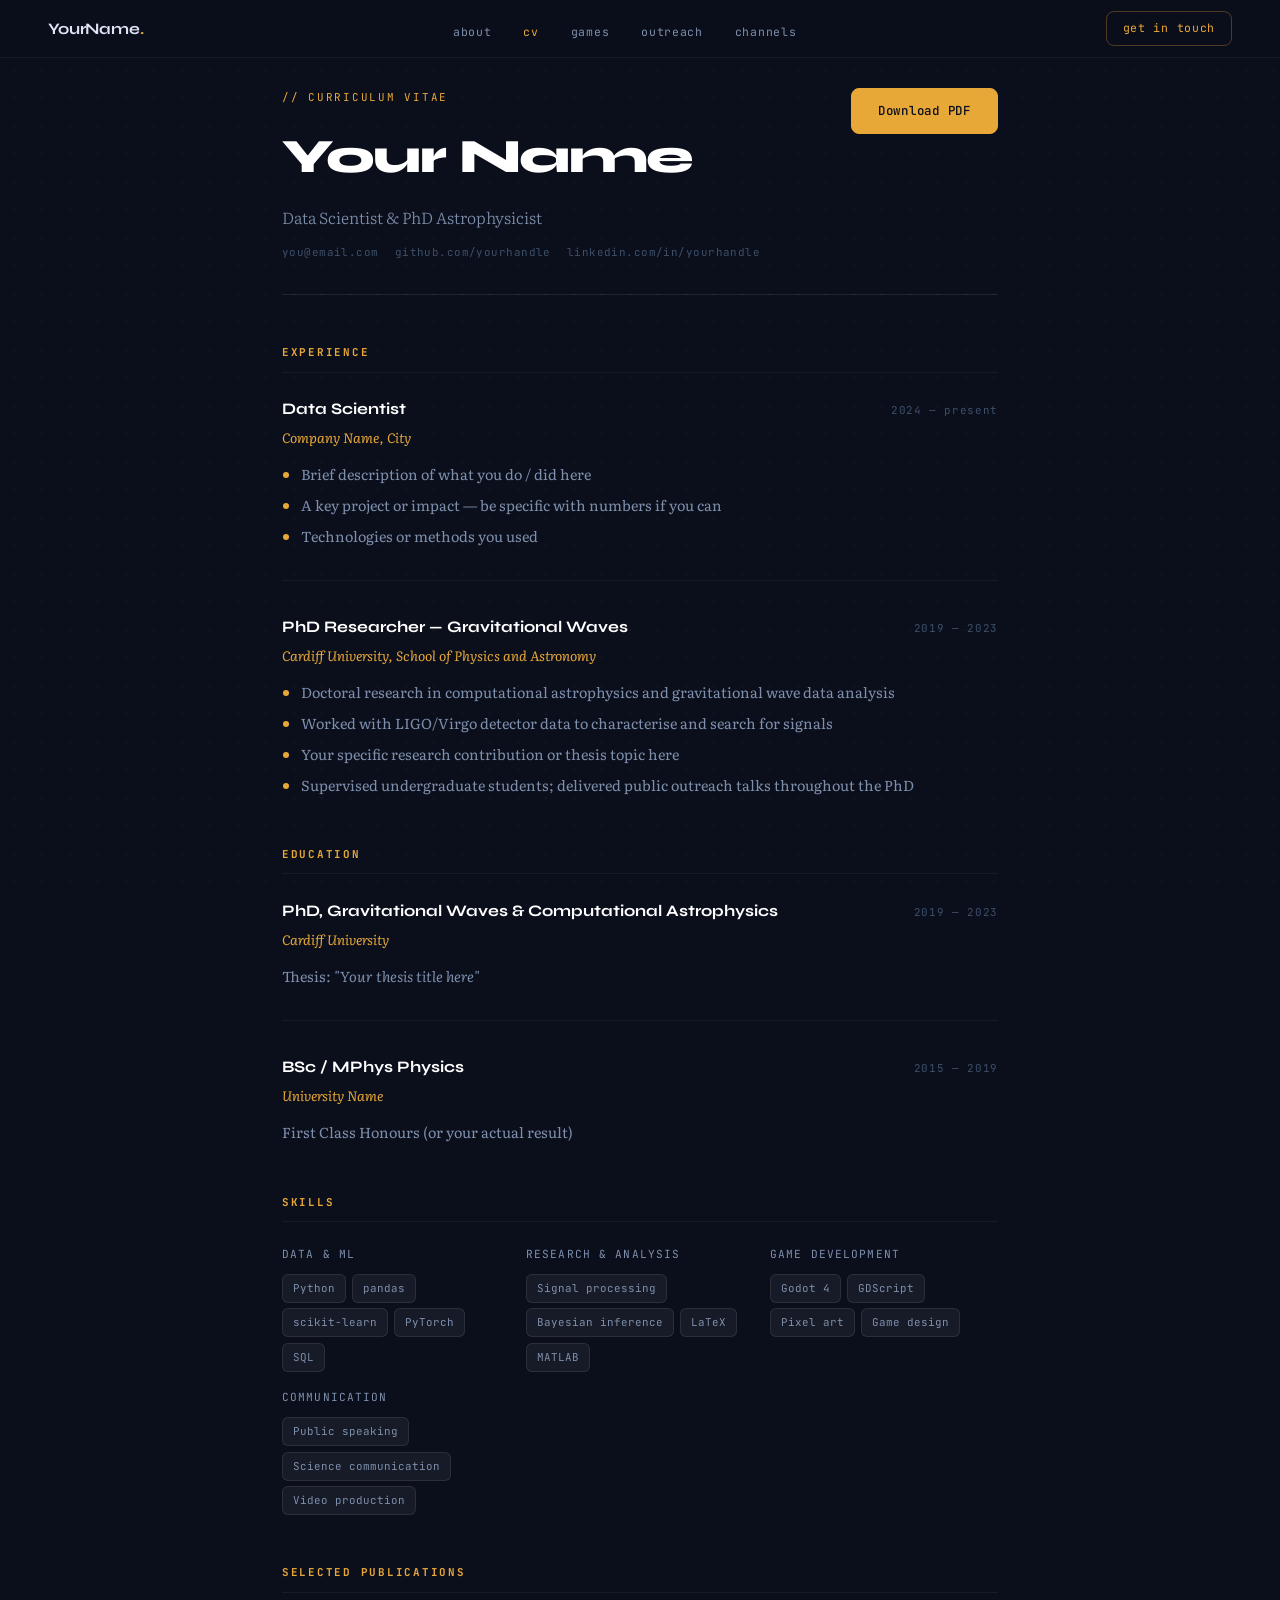
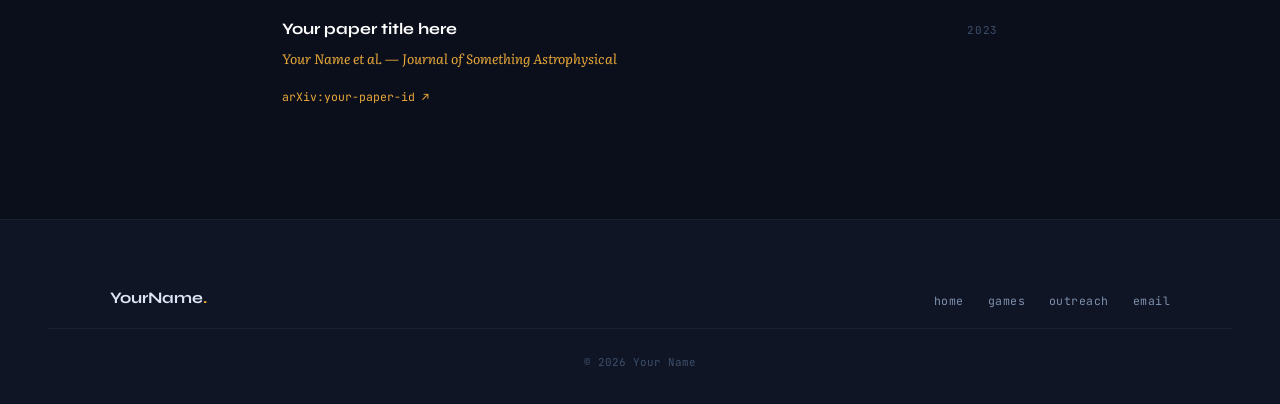
==== cv/index.html @ c3ba3073 "First draft with claude code" ====
<!DOCTYPE html>
<html lang="en">
<head>
  <meta charset="UTF-8" />
  <meta name="viewport" content="width=device-width, initial-scale=1.0" />

  <!--
    ============================================================
    PAGE: CV  (cv/index.html)
    ============================================================
    This page is primarily for potential employers and
    professional contacts. It contains:

    SECTIONS IN THIS FILE
    ─────────────────────
    1.  Page header with download button
    2.  Experience timeline
    3.  Education
    4.  Skills
    5.  Selected publications / outputs (optional)

    HOW TO EDIT
    ───────────
    Each job, degree, or skill is clearly labelled in the HTML.
    Search for "↓ Edit" to find every placeholder.
    ============================================================
  -->

  <title>CV — Your Name</title>
  <meta name="description" content="CV of Your Name — data scientist and astrophysicist. PhD in gravitational waves, Cardiff University." />

  <link rel="preconnect" href="https://fonts.googleapis.com" />
  <link rel="preconnect" href="https://fonts.gstatic.com" crossorigin />
  <link href="https://fonts.googleapis.com/css2?family=Syne:wght@600;700;800&family=Literata:ital,wght@0,300;0,400;0,500;1,300;1,400&family=JetBrains+Mono:wght@400;500&display=swap" rel="stylesheet" />

  <!-- Shared styles (colours, nav, footer, buttons) -->
  <link rel="stylesheet" href="../style.css" />

  <style>
    /* ── CV page-specific styles ────────────────────────── */

    .cv-wrap {
      max-width: 780px;
      margin: 0 auto;
      padding: 5.5rem clamp(1.25rem, 5vw, 2rem) 4rem;
    }

    /* Page header — name, title, download button */
    .cv-header {
      display: flex;
      align-items: flex-start;
      justify-content: space-between;
      gap: 2rem;
      margin-bottom: 3rem;
      padding-bottom: 2rem;
      border-bottom: 1px solid var(--navy-mid);
      flex-wrap: wrap;
    }

    .cv-header-left {}

    .cv-page-label {
      font-family: var(--font-mono);
      font-size: 0.68rem;
      letter-spacing: 0.16em;
      text-transform: uppercase;
      color: var(--gold);
      margin-bottom: 0.5rem;
    }

    .cv-name {
      font-family: var(--font-head);
      font-size: clamp(2rem, 5vw, 3rem);
      font-weight: 800;
      color: #fff;
      letter-spacing: -0.03em;
      margin-bottom: 0.25rem;
    }

    .cv-title {
      font-size: 1rem;
      color: var(--text2);
      font-weight: 300;
    }

    .cv-contacts {
      display: flex;
      gap: 1rem;
      flex-wrap: wrap;
      margin-top: 0.75rem;
    }
    .cv-contact-link {
      font-family: var(--font-mono);
      font-size: 0.68rem;
      color: var(--text3);
      letter-spacing: 0.04em;
      transition: color 0.2s;
    }
    .cv-contact-link:hover { color: var(--gold); }

    /* ── Section headings within CV ──────────────────── */

    .cv-section {
      margin-bottom: 3rem;
    }

    .cv-section-heading {
      font-family: var(--font-mono);
      font-size: 0.68rem;
      letter-spacing: 0.16em;
      text-transform: uppercase;
      color: var(--gold);
      margin-bottom: 1.4rem;
      padding-bottom: 0.6rem;
      border-bottom: 1px solid var(--navy-dim);
    }

    /* ── Timeline entries (experience & education) ─── */
    /*
      Each entry uses .cv-entry. The structure is:
        .cv-entry-header  — title + date side by side
        .cv-entry-org     — company or institution name
        .cv-entry-body    — bullet points or paragraph
    */

    .cv-entry {
      margin-bottom: 2rem;
      padding-bottom: 2rem;
      border-bottom: 1px solid var(--navy-dim);
    }
    .cv-entry:last-child {
      border-bottom: none;
      margin-bottom: 0;
      padding-bottom: 0;
    }

    .cv-entry-header {
      display: flex;
      align-items: baseline;
      justify-content: space-between;
      gap: 1rem;
      margin-bottom: 0.2rem;
      flex-wrap: wrap;
    }

    .cv-entry-title {
      font-family: var(--font-head);
      font-size: 1rem;
      font-weight: 700;
      color: #fff;
    }

    .cv-entry-date {
      font-family: var(--font-mono);
      font-size: 0.68rem;
      color: var(--text3);
      letter-spacing: 0.06em;
      white-space: nowrap;
    }

    .cv-entry-org {
      font-size: 0.85rem;
      color: var(--gold);
      margin-bottom: 0.7rem;
      font-style: italic;
    }

    .cv-entry-body {
      color: var(--text2);
      font-size: 0.9rem;
      line-height: 1.75;
    }

    .cv-entry-body ul {
      padding-left: 1.2rem;
      display: flex;
      flex-direction: column;
      gap: 0.35rem;
    }

    .cv-entry-body li::marker {
      color: var(--gold);
    }

    /* ── Skills grid ──────────────────────────────────── */

    .skills-grid {
      display: grid;
      grid-template-columns: repeat(auto-fill, minmax(200px, 1fr));
      gap: 1rem;
    }

    .skill-group {}

    .skill-group-title {
      font-family: var(--font-mono);
      font-size: 0.7rem;
      letter-spacing: 0.1em;
      text-transform: uppercase;
      color: var(--text2);
      margin-bottom: 0.6rem;
    }

    .skill-tags {
      display: flex;
      flex-wrap: wrap;
      gap: 0.35rem;
    }

    .skill-tag {
      font-family: var(--font-mono);
      font-size: 0.68rem;
      padding: 4px 10px;
      border-radius: 6px;
      background: var(--navy-dim);
      border: 1px solid var(--navy-mid);
      color: var(--text2);
    }

  </style>
</head>
<body>

  <!-- Navigation (same on every page) -->
  <nav>
    <a href="../index.html" class="nav-logo">YourName<span class="dot">.</span></a>
    <ul class="nav-links">
      <li><a href="../index.html#about">about</a></li>
      <li><a href="../cv/index.html" class="active">cv</a></li>
      <li><a href="../games/index.html">games</a></li>
      <li><a href="../outreach/index.html">outreach</a></li>
      <li><a href="../index.html#channels">channels</a></li>
    </ul>
    <a href="mailto:you@email.com" class="nav-contact">get in touch</a>
    <div class="nav-hamburger" id="hamburger">
      <span></span><span></span><span></span>
    </div>
  </nav>

  <main class="cv-wrap">

    <!-- ── Page header ──────────────────────────────────── -->
    <div class="cv-header reveal">
      <div class="cv-header-left">
        <p class="cv-page-label">// curriculum vitae</p>

        <!-- ↓ Edit your name and title -->
        <h1 class="cv-name">Your Name</h1>
        <p class="cv-title">Data Scientist &amp; PhD Astrophysicist</p>

        <!-- ↓ Edit your contact details -->
        <div class="cv-contacts">
          <a href="mailto:you@email.com" class="cv-contact-link">you@email.com</a>
          <a href="https://github.com/yourhandle" target="_blank" rel="noopener" class="cv-contact-link">github.com/yourhandle</a>
          <a href="https://linkedin.com/in/yourhandle" target="_blank" rel="noopener" class="cv-contact-link">linkedin.com/in/yourhandle</a>
        </div>
      </div>

      <!--
        Download button — link this to a PDF of your CV.
        To add the PDF: put your-cv.pdf in the cv/ folder and
        update the href below to "your-cv.pdf".
      -->
      <a href="your-cv.pdf" download class="btn-primary">Download PDF</a>
    </div>


    <!-- ── Experience ─────────────────────────────────────
      Copy a .cv-entry block to add a new job.
      ─────────────────────────────────────────────────── -->
    <div class="cv-section reveal" style="--delay: 0.05s">
      <h2 class="cv-section-heading">Experience</h2>

      <!-- ↓ Edit: most recent job first -->
      <div class="cv-entry">
        <div class="cv-entry-header">
          <span class="cv-entry-title">Data Scientist</span>
          <!-- ↓ Edit dates -->
          <span class="cv-entry-date">2024 — present</span>
        </div>
        <!-- ↓ Edit company name -->
        <div class="cv-entry-org">Company Name, City</div>
        <div class="cv-entry-body">
          <!-- ↓ Replace with your actual bullet points -->
          <ul>
            <li>Brief description of what you do / did here</li>
            <li>A key project or impact — be specific with numbers if you can</li>
            <li>Technologies or methods you used</li>
          </ul>
        </div>
      </div>

      <!-- ↓ Add more jobs by copying the block above -->
      <div class="cv-entry">
        <div class="cv-entry-header">
          <span class="cv-entry-title">PhD Researcher — Gravitational Waves</span>
          <span class="cv-entry-date">2019 — 2023</span>
        </div>
        <div class="cv-entry-org">Cardiff University, School of Physics and Astronomy</div>
        <div class="cv-entry-body">
          <ul>
            <li>Doctoral research in computational astrophysics and gravitational wave data analysis</li>
            <li>Worked with LIGO/Virgo detector data to characterise and search for signals</li>
            <!-- ↓ Add your specific contributions -->
            <li>Your specific research contribution or thesis topic here</li>
            <li>Supervised undergraduate students; delivered public outreach talks throughout the PhD</li>
          </ul>
        </div>
      </div>

    </div>


    <!-- ── Education ──────────────────────────────────────
      Same pattern as experience — copy .cv-entry to add more.
      ─────────────────────────────────────────────────── -->
    <div class="cv-section reveal" style="--delay: 0.1s">
      <h2 class="cv-section-heading">Education</h2>

      <div class="cv-entry">
        <div class="cv-entry-header">
          <span class="cv-entry-title">PhD, Gravitational Waves &amp; Computational Astrophysics</span>
          <span class="cv-entry-date">2019 — 2023</span>
        </div>
        <div class="cv-entry-org">Cardiff University</div>
        <div class="cv-entry-body">
          <!-- ↓ Edit your thesis title -->
          <p>Thesis: <em>"Your thesis title here"</em></p>
        </div>
      </div>

      <!-- ↓ Edit your undergraduate degree -->
      <div class="cv-entry">
        <div class="cv-entry-header">
          <span class="cv-entry-title">BSc / MPhys Physics</span>
          <!-- ↓ Edit dates -->
          <span class="cv-entry-date">2015 — 2019</span>
        </div>
        <!-- ↓ Edit university -->
        <div class="cv-entry-org">University Name</div>
        <div class="cv-entry-body">
          <!-- ↓ Edit classification if you want to include it -->
          <p>First Class Honours (or your actual result)</p>
        </div>
      </div>

    </div>


    <!-- ── Skills ─────────────────────────────────────────
      Group your skills however makes sense for you.
      Add a new group by copying a .skill-group block.
      ─────────────────────────────────────────────────── -->
    <div class="cv-section reveal" style="--delay: 0.15s">
      <h2 class="cv-section-heading">Skills</h2>

      <div class="skills-grid">

        <!-- ↓ Edit these skill groups and tags -->
        <div class="skill-group">
          <div class="skill-group-title">Data & ML</div>
          <div class="skill-tags">
            <span class="skill-tag">Python</span>
            <span class="skill-tag">pandas</span>
            <span class="skill-tag">scikit-learn</span>
            <span class="skill-tag">PyTorch</span>
            <span class="skill-tag">SQL</span>
          </div>
        </div>

        <div class="skill-group">
          <div class="skill-group-title">Research & Analysis</div>
          <div class="skill-tags">
            <span class="skill-tag">Signal processing</span>
            <span class="skill-tag">Bayesian inference</span>
            <span class="skill-tag">LaTeX</span>
            <span class="skill-tag">MATLAB</span>
          </div>
        </div>

        <div class="skill-group">
          <div class="skill-group-title">Game Development</div>
          <div class="skill-tags">
            <span class="skill-tag">Godot 4</span>
            <span class="skill-tag">GDScript</span>
            <span class="skill-tag">Pixel art</span>
            <span class="skill-tag">Game design</span>
          </div>
        </div>

        <div class="skill-group">
          <div class="skill-group-title">Communication</div>
          <div class="skill-tags">
            <span class="skill-tag">Public speaking</span>
            <span class="skill-tag">Science communication</span>
            <span class="skill-tag">Video production</span>
          </div>
        </div>

      </div>
    </div>


    <!-- ── Publications (optional) ────────────────────────
      If you have papers, list them here.
      If not, you can delete this whole section.
      ─────────────────────────────────────────────────── -->
    <div class="cv-section reveal" style="--delay: 0.2s">
      <h2 class="cv-section-heading">Selected publications</h2>

      <!-- ↓ Copy this .cv-entry for each paper -->
      <div class="cv-entry">
        <div class="cv-entry-header">
          <!-- ↓ Edit paper title -->
          <span class="cv-entry-title">Your paper title here</span>
          <!-- ↓ Edit year -->
          <span class="cv-entry-date">2023</span>
        </div>
        <div class="cv-entry-org">
          <!-- ↓ Edit: Your Name et al., Journal Name -->
          Your Name et al. — <em>Journal of Something Astrophysical</em>
        </div>
        <div class="cv-entry-body">
          <!-- ↓ Edit: add a DOI or arXiv link if you have one -->
          <a href="https://arxiv.org/abs/yourpaperid" target="_blank" rel="noopener"
             style="font-family: var(--font-mono); font-size: 0.72rem; color: var(--gold);">
            arXiv:your-paper-id ↗
          </a>
        </div>
      </div>

    </div>

  </main>


  <!-- Footer -->
  <footer>
    <div class="footer-inner">
      <span class="footer-logo">YourName<span class="dot">.</span></span>
      <ul class="footer-links">
        <li><a href="../index.html">home</a></li>
        <li><a href="../games/index.html">games</a></li>
        <li><a href="../outreach/index.html">outreach</a></li>
        <li><a href="mailto:you@email.com">email</a></li>
      </ul>
    </div>
    <p class="footer-copy">© 2026 Your Name</p>
  </footer>

  <script>
    // Scroll reveal
    const observer = new IntersectionObserver(
      entries => entries.forEach(e => {
        if (e.isIntersecting) { e.target.classList.add('visible'); observer.unobserve(e.target); }
      }),
      { threshold: 0.1 }
    );
    document.querySelectorAll('.reveal').forEach(el => observer.observe(el));

    // Mobile nav
    document.getElementById('hamburger').addEventListener('click', () => {
      const links = document.querySelector('.nav-links');
      const open = links.style.display === 'flex';
      links.style.cssText = open ? '' :
        'display:flex;flex-direction:column;position:absolute;top:58px;left:0;right:0;' +
        'background:rgba(11,15,28,0.97);padding:1.25rem 1.5rem 1.5rem;gap:1rem;' +
        'border-bottom:1px solid rgba(255,255,255,0.06)';
    });
  </script>

</body>
</html>
---- style.css ----
/*
  ============================================================
  style.css  —  Shared styles for all pages
  ============================================================

  TABLE OF CONTENTS
  -----------------
  1.  Design tokens (colours, fonts, spacing)
  2.  Reset & base
  3.  Navigation
  4.  Buttons
  5.  Section shared helpers
  6.  Footer
  7.  Scroll-reveal animation
  8.  Responsive overrides

  HOW COLOURS WORK
  ----------------
  All colours are defined as CSS variables at the top of this
  file under ":root". If you want to tweak any colour across
  the whole site, you only need to change it in ONE place here.

  The palette:
    --bg          darkest background (page base)
    --bg2         slightly lighter (alternating sections)
    --surface     card / panel backgrounds
    --navy        mid-tone navy (borders, dividers)
    --gold        the amber/gold accent — used sparingly
    --text        primary body text (off-white)
    --text2       secondary / muted text

  ============================================================
*/


/* ============================================================
   1. DESIGN TOKENS
   ============================================================ */

:root {
  /* --- Backgrounds --- */
  --bg:        #0b0f1c;   /* deepest navy — page background */
  --bg2:       #0f1525;   /* slightly lighter — alternating sections */
  --surface:   #151d35;   /* card / panel surfaces */
  --surface2:  #1c2640;   /* hovered or elevated cards */

  /* --- Navy scale (borders, dividers, subtle elements) --- */
  --navy-dim:  rgba(255, 255, 255, 0.05);
  --navy-mid:  rgba(255, 255, 255, 0.09);
  --navy-hi:   rgba(255, 255, 255, 0.16);

  /* --- Gold accent --- */
  --gold:      #e8a838;   /* main accent — headings, highlights, tags */
  --gold-dim:  rgba(232, 168, 56, 0.12);
  --gold-border: rgba(232, 168, 56, 0.30);

  /* --- Platform colours (used in channel cards only) --- */
  --twitch:    #9146FF;
  --twitch-dim:rgba(145, 70, 255, 0.10);
  --yt:        #e05535;
  --yt-dim:    rgba(224, 85, 53, 0.10);

  /* --- Text --- */
  --text:      #dce4f5;   /* primary text */
  --text2:     #7e8fac;   /* muted / secondary text */
  --text3:     #3d4f6a;   /* very muted — hints, placeholders */

  /* --- Spacing & shape --- */
  --radius:    8px;
  --radius-lg: 14px;
  --max-w:     1060px;    /* max content width */

  /* --- Fonts --- */
  --font-head: 'Syne', sans-serif;       /* headings — geometric, distinctive */
  --font-body: 'Literata', serif;        /* body — warm, readable, slightly editorial */
  --font-mono: 'JetBrains Mono', monospace; /* code, labels, tags */
}


/* ============================================================
   2. RESET & BASE
   ============================================================ */

*, *::before, *::after {
  box-sizing: border-box;
  margin: 0;
  padding: 0;
}

html {
  scroll-behavior: smooth;
  font-size: 16px;
}

body {
  background-color: var(--bg);
  color: var(--text);
  font-family: var(--font-body);
  font-size: 1rem;
  line-height: 1.75;
  -webkit-font-smoothing: antialiased;
}

/* Subtle dot-grid background texture — the "data aesthetic" */
body::before {
  content: '';
  position: fixed;
  inset: 0;
  z-index: 0;
  background-image: radial-gradient(circle, rgba(255,255,255,0.035) 1px, transparent 1px);
  background-size: 28px 28px;
  pointer-events: none;
}

/* All page content sits above the dot grid */
nav, main, footer, .page-wrap {
  position: relative;
  z-index: 1;
}

a {
  color: inherit;
  text-decoration: none;
}

img {
  display: block;
  max-width: 100%;
}

/* Scrollbar — subtle, matches the theme */
::-webkit-scrollbar { width: 6px; }
::-webkit-scrollbar-track { background: var(--bg); }
::-webkit-scrollbar-thumb { background: var(--surface2); border-radius: 3px; }


/* ============================================================
   3. NAVIGATION
   ============================================================ */

/*
  The nav is fixed to the top so it stays visible as you scroll.
  backdrop-filter gives the frosted-glass effect over content below.
*/

nav {
  position: fixed;
  top: 0; left: 0; right: 0;
  height: 58px;
  display: flex;
  align-items: center;
  justify-content: space-between;
  padding: 0 clamp(1.25rem, 5vw, 3rem);
  background: rgba(11, 15, 28, 0.85);
  backdrop-filter: blur(16px);
  -webkit-backdrop-filter: blur(16px);
  border-bottom: 1px solid var(--navy-dim);
  z-index: 200;
}

/* Logo / site name — change "YourName" in the HTML */
.nav-logo {
  font-family: var(--font-head);
  font-size: 1rem;
  font-weight: 700;
  letter-spacing: -0.01em;
  color: var(--text);
}
.nav-logo .dot { color: var(--gold); }

/* Desktop nav links */
.nav-links {
  display: flex;
  gap: 2rem;
  list-style: none;
}
.nav-links a {
  font-family: var(--font-mono);
  font-size: 0.72rem;
  letter-spacing: 0.06em;
  color: var(--text2);
  text-transform: lowercase;
  transition: color 0.2s;
}
.nav-links a:hover,
.nav-links a.active { color: var(--gold); }

/* "Get in touch" button in the nav */
.nav-contact {
  font-family: var(--font-mono);
  font-size: 0.72rem;
  letter-spacing: 0.06em;
  color: var(--gold);
  border: 1px solid var(--gold-border);
  padding: 6px 16px;
  border-radius: var(--radius);
  transition: background 0.2s, color 0.2s;
}
.nav-contact:hover {
  background: var(--gold-dim);
}

/* Mobile hamburger — hidden on desktop */
.nav-hamburger {
  display: none;
  flex-direction: column;
  gap: 5px;
  cursor: pointer;
  padding: 4px;
}
.nav-hamburger span {
  display: block;
  width: 20px;
  height: 1.5px;
  background: var(--text2);
  border-radius: 2px;
  transition: 0.3s;
}


/* ============================================================
   4. BUTTONS
   ============================================================ */

/*
  Two button styles used across the site:
    .btn-primary  — filled gold, for the main call-to-action
    .btn-outline  — bordered, for secondary actions
*/

.btn-primary,
.btn-outline {
  display: inline-block;
  font-family: var(--font-mono);
  font-size: 0.78rem;
  font-weight: 500;
  letter-spacing: 0.06em;
  padding: 11px 26px;
  border-radius: var(--radius);
  cursor: pointer;
  transition: transform 0.15s, box-shadow 0.2s, background 0.2s, border-color 0.2s;
  white-space: nowrap;
}

.btn-primary {
  background: var(--gold);
  color: var(--bg);
  border: 1px solid var(--gold);
}
.btn-primary:hover {
  transform: translateY(-2px);
  box-shadow: 0 6px 20px rgba(232, 168, 56, 0.30);
}

.btn-outline {
  background: transparent;
  color: var(--text);
  border: 1px solid var(--navy-hi);
}
.btn-outline:hover {
  border-color: var(--gold-border);
  color: var(--gold);
  transform: translateY(-2px);
}


/* ============================================================
   5. SECTION SHARED HELPERS
   ============================================================ */

/*
  .section-wrap  — standard section padding + centred max-width
  .section-label — small mono label above headings (e.g. "// about")
  .section-title — the main heading in each section
  .section-sub   — the subtitle / lead paragraph below a heading
*/

.section-wrap {
  padding: clamp(4rem, 9vw, 7rem) clamp(1.25rem, 5vw, 3rem);
}

.section-inner {
  max-width: var(--max-w);
  margin: 0 auto;
}

.section-label {
  font-family: var(--font-mono);
  font-size: 0.68rem;
  letter-spacing: 0.16em;
  text-transform: uppercase;
  color: var(--gold);
  margin-bottom: 0.5rem;
  opacity: 0.85;
}

.section-title {
  font-family: var(--font-head);
  font-size: clamp(1.7rem, 3.5vw, 2.5rem);
  font-weight: 700;
  letter-spacing: -0.025em;
  color: #fff;
  line-height: 1.15;
  margin-bottom: 0.75rem;
}

.section-sub {
  font-size: 1rem;
  color: var(--text2);
  max-width: 520px;
  margin-bottom: 3rem;
  font-weight: 400;
  line-height: 1.8;
}

/* Thin horizontal rule between sections */
.section-divider {
  border: none;
  border-top: 1px solid var(--navy-dim);
  margin: 0;
}


/* ============================================================
   6. FOOTER
   ============================================================ */

footer {
  background: var(--bg2);
  border-top: 1px solid var(--navy-dim);
  padding: clamp(2.5rem, 5vw, 4rem) clamp(1.25rem, 5vw, 3rem) 2rem;
}

.footer-inner {
  max-width: var(--max-w);
  margin: 0 auto;
  display: flex;
  align-items: center;
  justify-content: space-between;
  flex-wrap: wrap;
  gap: 1.5rem;
}

.footer-logo {
  font-family: var(--font-head);
  font-size: 1rem;
  font-weight: 700;
  color: var(--text);
}
.footer-logo .dot { color: var(--gold); }

.footer-links {
  display: flex;
  gap: 1.5rem;
  list-style: none;
  flex-wrap: wrap;
}
.footer-links a {
  font-family: var(--font-mono);
  font-size: 0.72rem;
  color: var(--text2);
  letter-spacing: 0.04em;
  transition: color 0.2s;
}
.footer-links a:hover { color: var(--gold); }

.footer-copy {
  font-family: var(--font-mono);
  font-size: 0.68rem;
  color: var(--text3);
  width: 100%;
  text-align: center;
  padding-top: 1.5rem;
  border-top: 1px solid var(--navy-dim);
  margin-top: 1rem;
}


/* ============================================================
   7. SCROLL-REVEAL ANIMATION
   ============================================================ */

/*
  Elements with class "reveal" start invisible and slide up
  into view when they enter the viewport. The JavaScript at
  the bottom of each page handles adding the "visible" class.

  To make an element animate in, just add class="reveal" to it.
  Add a delay with style="--delay: 0.1s" etc.
*/

.reveal {
  opacity: 0;
  transform: translateY(22px);
  transition: opacity 0.6s ease var(--delay, 0s),
              transform 0.6s ease var(--delay, 0s);
}
.reveal.visible {
  opacity: 1;
  transform: translateY(0);
}


/* ============================================================
   8. RESPONSIVE OVERRIDES
   ============================================================ */

@media (max-width: 720px) {
  /* Hide desktop nav links, show hamburger */
  .nav-links,
  .nav-contact { display: none; }
  .nav-hamburger { display: flex; }
}
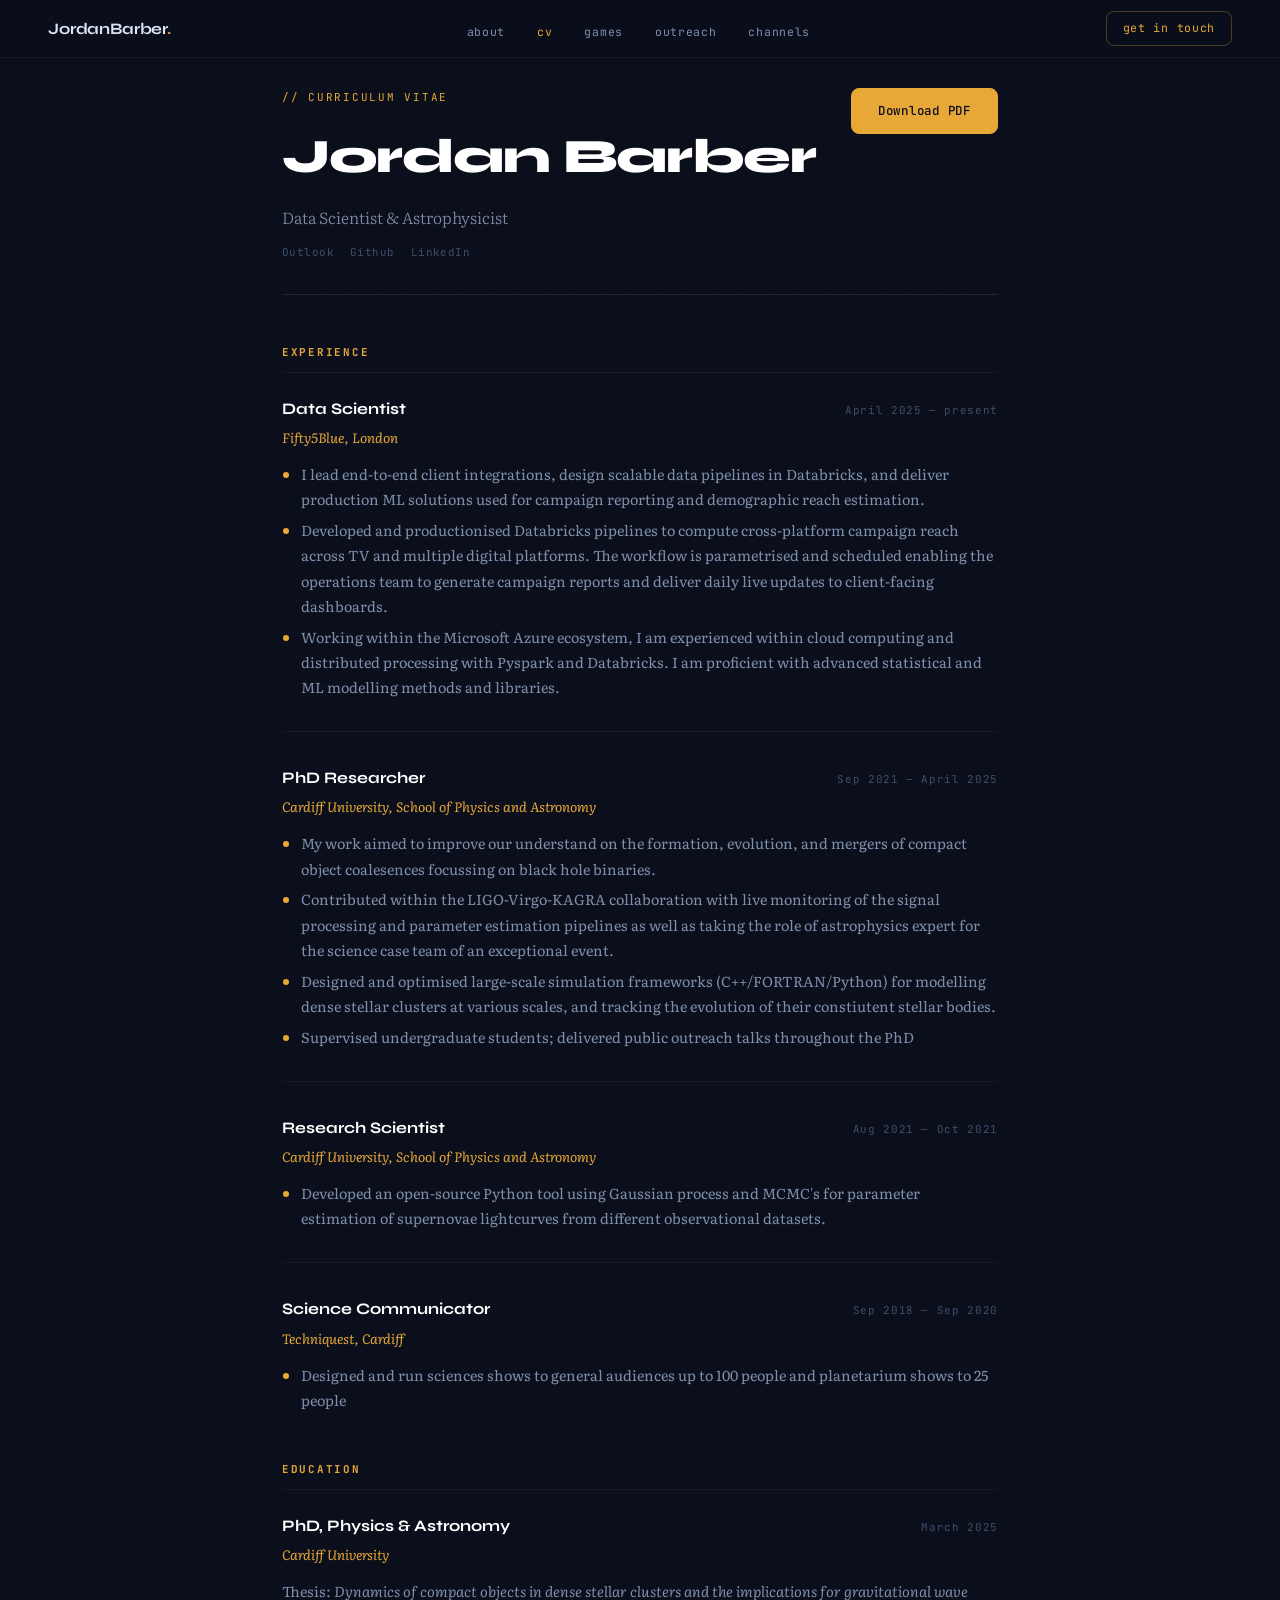
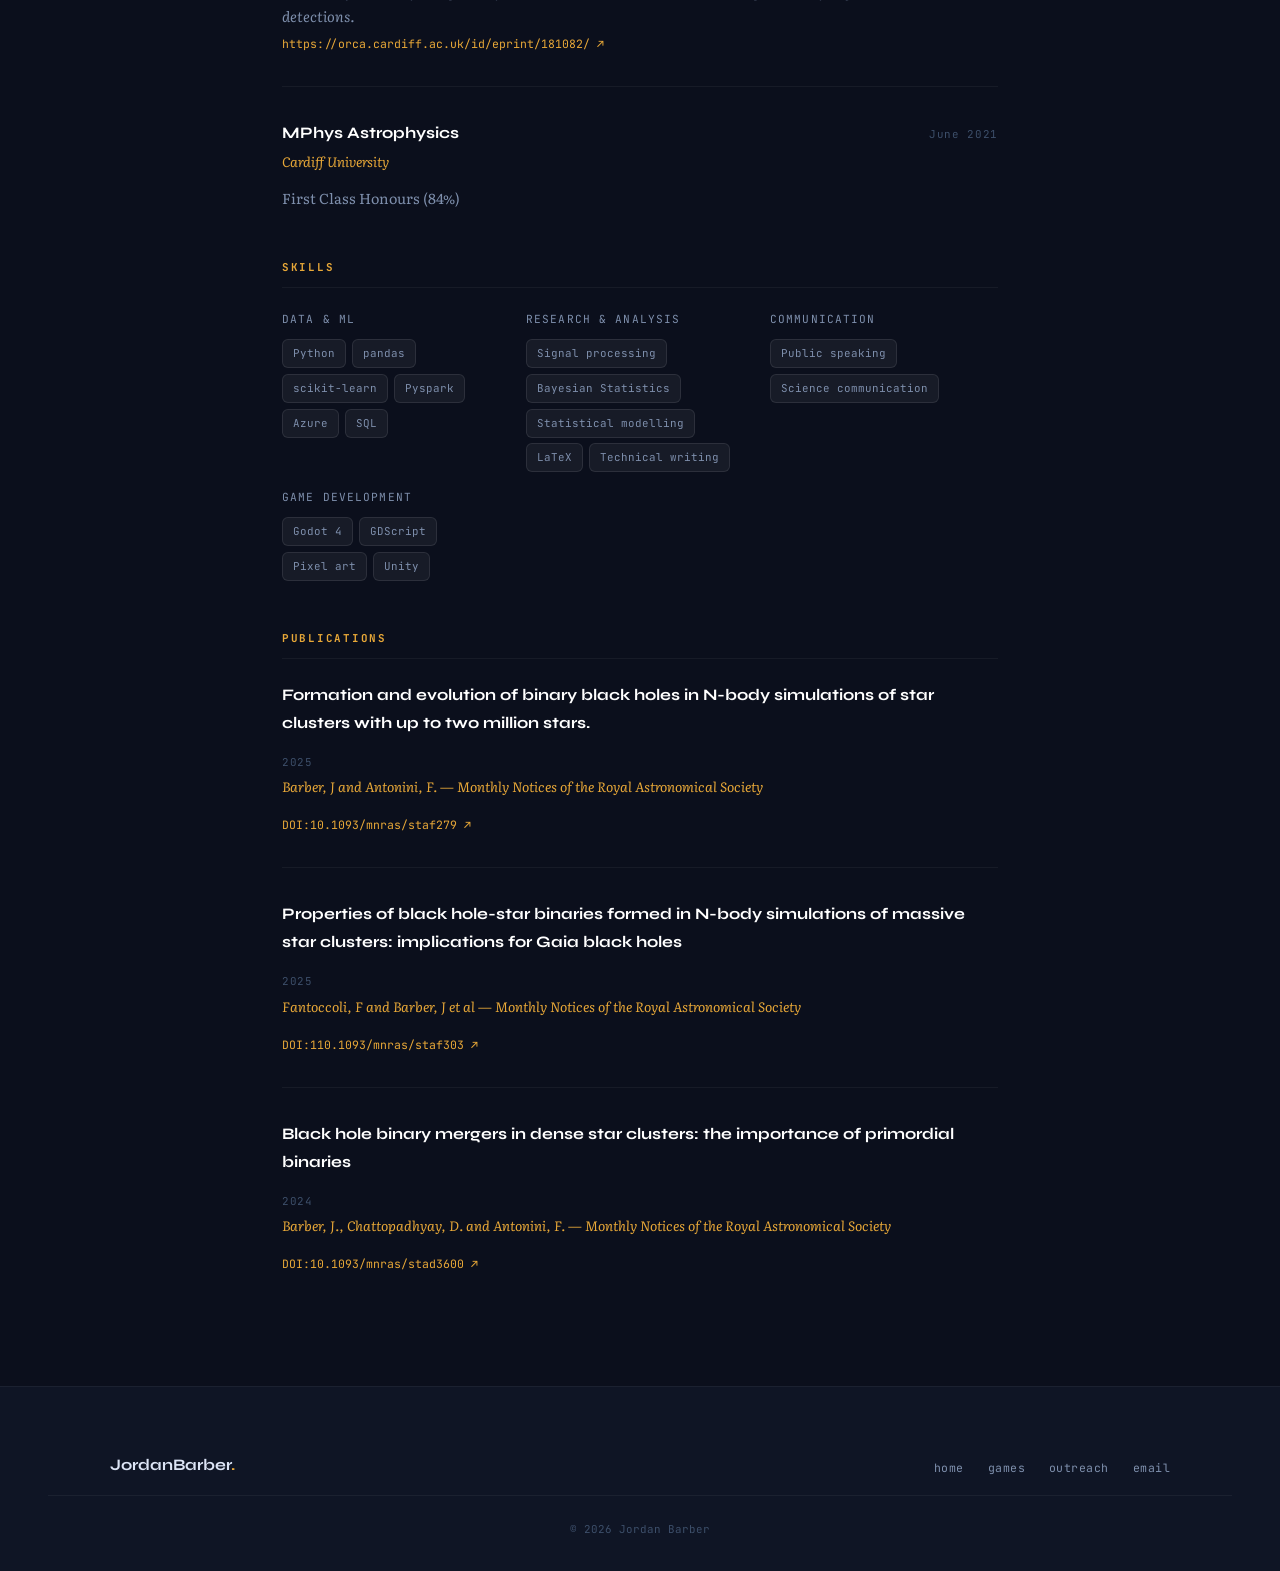
==== commit 5df74de5: "Filling in homepage and cv page" ====
--- a/cv/index.html
+++ b/cv/index.html
@@ -26,8 +26,8 @@
     ============================================================
   -->
 
-  <title>CV — Your Name</title>
-  <meta name="description" content="CV of Your Name — data scientist and astrophysicist. PhD in gravitational waves, Cardiff University." />
+  <title>CV — Jordan Barber</title>
+  <meta name="description" content="CV of Jordan Barber — data scientist and astrophysicist. PhD in Physics & Astronomy, Cardiff University." />
 
   <link rel="preconnect" href="https://fonts.googleapis.com" />
   <link rel="preconnect" href="https://fonts.gstatic.com" crossorigin />
@@ -223,7 +223,7 @@
 
   <!-- Navigation (same on every page) -->
   <nav>
-    <a href="../index.html" class="nav-logo">YourName<span class="dot">.</span></a>
+    <a href="../index.html" class="nav-logo">JordanBarber<span class="dot">.</span></a>
     <ul class="nav-links">
       <li><a href="../index.html#about">about</a></li>
       <li><a href="../cv/index.html" class="active">cv</a></li>
@@ -231,7 +231,7 @@
       <li><a href="../outreach/index.html">outreach</a></li>
       <li><a href="../index.html#channels">channels</a></li>
     </ul>
-    <a href="mailto:you@email.com" class="nav-contact">get in touch</a>
+    <a href="jordanb421@outlook.com" class="nav-contact">get in touch</a>
     <div class="nav-hamburger" id="hamburger">
       <span></span><span></span><span></span>
     </div>
@@ -245,14 +245,16 @@
         <p class="cv-page-label">// curriculum vitae</p>
 
         <!-- ↓ Edit your name and title -->
-        <h1 class="cv-name">Your Name</h1>
-        <p class="cv-title">Data Scientist &amp; PhD Astrophysicist</p>
+        <h1 class="cv-name">Jordan Barber</h1>
+        <p class="cv-title">Data Scientist &amp; Astrophysicist</p>
 
         <!-- ↓ Edit your contact details -->
         <div class="cv-contacts">
-          <a href="mailto:you@email.com" class="cv-contact-link">you@email.com</a>
-          <a href="https://github.com/yourhandle" target="_blank" rel="noopener" class="cv-contact-link">github.com/yourhandle</a>
-          <a href="https://linkedin.com/in/yourhandle" target="_blank" rel="noopener" class="cv-contact-link">linkedin.com/in/yourhandle</a>
+          <a href="jordanb421@outlook.com" class="cv-contact-link">Outlook</a>
+          <a href="https://github.com/JoRdAnB421" target="_blank" rel="noopener" 
+          class="cv-contact-link">Github</a>
+          <a href="https://www.linkedin.com/in/jordan-barber-/" target="_blank" rel="noopener" 
+          class="cv-contact-link">LinkedIn</a>
         </div>
       </div>
 
@@ -261,7 +263,7 @@
         To add the PDF: put your-cv.pdf in the cv/ folder and
         update the href below to "your-cv.pdf".
       -->
-      <a href="your-cv.pdf" download class="btn-primary">Download PDF</a>
+      <a href="my-cv.pdf" download class="btn-primary">Download PDF</a>
     </div>
 
 
@@ -276,16 +278,21 @@
         <div class="cv-entry-header">
           <span class="cv-entry-title">Data Scientist</span>
           <!-- ↓ Edit dates -->
-          <span class="cv-entry-date">2024 — present</span>
+          <span class="cv-entry-date">April 2025 — present</span>
         </div>
         <!-- ↓ Edit company name -->
-        <div class="cv-entry-org">Company Name, City</div>
+        <div class="cv-entry-org">Fifty5Blue, London</div>
         <div class="cv-entry-body">
           <!-- ↓ Replace with your actual bullet points -->
           <ul>
-            <li>Brief description of what you do / did here</li>
-            <li>A key project or impact — be specific with numbers if you can</li>
-            <li>Technologies or methods you used</li>
+            <li>I lead end-to-end client integrations, design scalable data pipelines in Databricks, 
+              and deliver production ML solutions used for campaign reporting and demographic reach estimation.</li>
+            <li>Developed and productionised Databricks pipelines to compute cross-platform campaign reach across TV 
+              and multiple digital platforms. The workflow is parametrised and scheduled enabling the operations team 
+              to generate campaign reports and deliver daily live updates to client-facing dashboards.</li>
+            <li>Working within the Microsoft Azure ecosystem, I am experienced within cloud computing and distributed processing
+              with Pyspark and Databricks. I am proficient with advanced statistical and ML modelling methods and libraries.  
+            </li>
           </ul>
         </div>
       </div>
@@ -293,20 +300,50 @@
       <!-- ↓ Add more jobs by copying the block above -->
       <div class="cv-entry">
         <div class="cv-entry-header">
-          <span class="cv-entry-title">PhD Researcher — Gravitational Waves</span>
-          <span class="cv-entry-date">2019 — 2023</span>
+          <span class="cv-entry-title">PhD Researcher</span>
+          <span class="cv-entry-date">Sep 2021 — April 2025</span>
         </div>
         <div class="cv-entry-org">Cardiff University, School of Physics and Astronomy</div>
         <div class="cv-entry-body">
           <ul>
-            <li>Doctoral research in computational astrophysics and gravitational wave data analysis</li>
-            <li>Worked with LIGO/Virgo detector data to characterise and search for signals</li>
-            <!-- ↓ Add your specific contributions -->
-            <li>Your specific research contribution or thesis topic here</li>
+            <li>My work aimed to improve our understand on the formation, evolution, and mergers of compact object coalesences 
+              focussing on black hole binaries.</li>
+            <li>Contributed within the LIGO-Virgo-KAGRA collaboration with live monitoring of the signal processing and parameter estimation
+              pipelines as well as taking the role of astrophysics expert for the science case team of an exceptional event.</li>
+            <li>Designed and optimised large-scale simulation frameworks (C++/FORTRAN/Python) for modelling dense stellar clusters at various
+              scales, and tracking the evolution of their constiutent stellar bodies.</li>
             <li>Supervised undergraduate students; delivered public outreach talks throughout the PhD</li>
           </ul>
         </div>
       </div>
+
+      <div class="cv-entry">
+        <div class="cv-entry-header">
+          <span class="cv-entry-title">Research Scientist</span>
+          <span class="cv-entry-date">Aug 2021 — Oct 2021</span>
+        </div>
+        <div class="cv-entry-org">Cardiff University, School of Physics and Astronomy</div>
+        <div class="cv-entry-body">
+          <ul>
+            <li>Developed an open-source Python tool using Gaussian process and MCMC's for parameter estimation of supernovae lightcurves from
+              different observational datasets.</li>
+          </ul>
+        </div>
+      </div>
+
+      <div class="cv-entry">
+        <div class="cv-entry-header">
+          <span class="cv-entry-title">Science Communicator</span>
+          <span class="cv-entry-date">Sep 2018 — Sep 2020</span>
+        </div>
+        <div class="cv-entry-org">Techniquest, Cardiff</div>
+        <div class="cv-entry-body">
+          <ul>
+            <li>Designed and run sciences shows to general audiences up to 100 people and planetarium shows to 25 people</li>
+          </ul>
+        </div>
+      </div>
+
 
     </div>
 
@@ -319,28 +356,35 @@
 
       <div class="cv-entry">
         <div class="cv-entry-header">
-          <span class="cv-entry-title">PhD, Gravitational Waves &amp; Computational Astrophysics</span>
-          <span class="cv-entry-date">2019 — 2023</span>
+          <span class="cv-entry-title">PhD, Physics &amp; Astronomy</span>
+          <span class="cv-entry-date">March 2025</span>
         </div>
         <div class="cv-entry-org">Cardiff University</div>
         <div class="cv-entry-body">
           <!-- ↓ Edit your thesis title -->
-          <p>Thesis: <em>"Your thesis title here"</em></p>
+          <p>Thesis: <em>Dynamics of compact objects in dense stellar clusters and the implications for gravitational wave detections.</em></p>
+        </div>
+        <div class="cv-entry-body">
+          <!-- ↓ Edit: add a DOI or arXiv link if you have one -->
+          <a href="https://orca.cardiff.ac.uk/id/eprint/181082/" target="_blank" rel="noopener"
+             style="font-family: var(--font-mono); font-size: 0.72rem; color: var(--gold);">
+            https://orca.cardiff.ac.uk/id/eprint/181082/ ↗
+          </a>
         </div>
       </div>
 
       <!-- ↓ Edit your undergraduate degree -->
       <div class="cv-entry">
         <div class="cv-entry-header">
-          <span class="cv-entry-title">BSc / MPhys Physics</span>
+          <span class="cv-entry-title">MPhys Astrophysics</span>
           <!-- ↓ Edit dates -->
-          <span class="cv-entry-date">2015 — 2019</span>
+          <span class="cv-entry-date">June 2021</span>
         </div>
         <!-- ↓ Edit university -->
-        <div class="cv-entry-org">University Name</div>
+        <div class="cv-entry-org">Cardiff University</div>
         <div class="cv-entry-body">
           <!-- ↓ Edit classification if you want to include it -->
-          <p>First Class Honours (or your actual result)</p>
+          <p>First Class Honours (84%)</p>
         </div>
       </div>
 
@@ -363,7 +407,8 @@
             <span class="skill-tag">Python</span>
             <span class="skill-tag">pandas</span>
             <span class="skill-tag">scikit-learn</span>
-            <span class="skill-tag">PyTorch</span>
+            <span class="skill-tag">Pyspark</span>
+            <span class="skill-tag">Azure</span>
             <span class="skill-tag">SQL</span>
           </div>
         </div>
@@ -372,28 +417,28 @@
           <div class="skill-group-title">Research & Analysis</div>
           <div class="skill-tags">
             <span class="skill-tag">Signal processing</span>
-            <span class="skill-tag">Bayesian inference</span>
+            <span class="skill-tag">Bayesian Statistics</span>
+            <span class="skill-tag">Statistical modelling</span>
             <span class="skill-tag">LaTeX</span>
-            <span class="skill-tag">MATLAB</span>
+            <span class="skill-tag">Technical writing</span>
           </div>
         </div>
 
+        <div class="skill-group">
+          <div class="skill-group-title">Communication</div>
+          <div class="skill-tags">
+            <span class="skill-tag">Public speaking</span>
+            <span class="skill-tag">Science communication</span>
+          </div>
+        </div>
+        
         <div class="skill-group">
           <div class="skill-group-title">Game Development</div>
           <div class="skill-tags">
             <span class="skill-tag">Godot 4</span>
             <span class="skill-tag">GDScript</span>
             <span class="skill-tag">Pixel art</span>
-            <span class="skill-tag">Game design</span>
-          </div>
-        </div>
-
-        <div class="skill-group">
-          <div class="skill-group-title">Communication</div>
-          <div class="skill-tags">
-            <span class="skill-tag">Public speaking</span>
-            <span class="skill-tag">Science communication</span>
-            <span class="skill-tag">Video production</span>
+            <span class="skill-tag">Unity</span>
           </div>
         </div>
 
@@ -406,25 +451,68 @@
       If not, you can delete this whole section.
       ─────────────────────────────────────────────────── -->
     <div class="cv-section reveal" style="--delay: 0.2s">
-      <h2 class="cv-section-heading">Selected publications</h2>
+      <h2 class="cv-section-heading">publications</h2>
 
       <!-- ↓ Copy this .cv-entry for each paper -->
       <div class="cv-entry">
         <div class="cv-entry-header">
           <!-- ↓ Edit paper title -->
-          <span class="cv-entry-title">Your paper title here</span>
+          <span class="cv-entry-title">Formation and evolution of binary black holes in N-body simulations of star 
+            clusters with up to two million stars. </span>
           <!-- ↓ Edit year -->
-          <span class="cv-entry-date">2023</span>
+          <span class="cv-entry-date">2025</span>
         </div>
         <div class="cv-entry-org">
           <!-- ↓ Edit: Your Name et al., Journal Name -->
-          Your Name et al. — <em>Journal of Something Astrophysical</em>
+          Barber, J and Antonini, F. — <em>Monthly Notices of the Royal Astronomical Society</em>
         </div>
         <div class="cv-entry-body">
           <!-- ↓ Edit: add a DOI or arXiv link if you have one -->
-          <a href="https://arxiv.org/abs/yourpaperid" target="_blank" rel="noopener"
+          <a href="https://doi.org/10.1093/mnras/staf279" target="_blank" rel="noopener"
              style="font-family: var(--font-mono); font-size: 0.72rem; color: var(--gold);">
-            arXiv:your-paper-id ↗
+            DOI:10.1093/mnras/staf279 ↗
+          </a>
+        </div>
+      </div>
+
+      <div class="cv-entry">
+        <div class="cv-entry-header">
+          <!-- ↓ Edit paper title -->
+          <span class="cv-entry-title">Properties of black hole-star binaries formed in N-body simulations of 
+            massive star clusters: implications for Gaia black holes</span>
+          <!-- ↓ Edit year -->
+          <span class="cv-entry-date">2025</span>
+        </div>
+        <div class="cv-entry-org">
+          <!-- ↓ Edit: Your Name et al., Journal Name -->
+          Fantoccoli, F and Barber, J et al  — <em>Monthly Notices of the Royal Astronomical Society</em>
+        </div>
+        <div class="cv-entry-body">
+          <!-- ↓ Edit: add a DOI or arXiv link if you have one -->
+          <a href="https://doi.org/10.1093/mnras/staf303" target="_blank" rel="noopener"
+             style="font-family: var(--font-mono); font-size: 0.72rem; color: var(--gold);">
+            DOI:110.1093/mnras/staf303 ↗
+          </a>
+        </div>
+      </div>
+
+      <div class="cv-entry">
+        <div class="cv-entry-header">
+          <!-- ↓ Edit paper title -->
+          <span class="cv-entry-title">Black hole binary mergers in dense star clusters: the 
+            importance of primordial binaries</span>
+          <!-- ↓ Edit year -->
+          <span class="cv-entry-date">2024</span>
+        </div>
+        <div class="cv-entry-org">
+          <!-- ↓ Edit: Your Name et al., Journal Name -->
+          Barber, J., Chattopadhyay, D. and Antonini, F. — <em>Monthly Notices of the Royal Astronomical Society</em>
+        </div>
+        <div class="cv-entry-body">
+          <!-- ↓ Edit: add a DOI or arXiv link if you have one -->
+          <a href="https://doi.org/10.1093/mnras/stad3600" target="_blank" rel="noopener"
+             style="font-family: var(--font-mono); font-size: 0.72rem; color: var(--gold);">
+            DOI:10.1093/mnras/stad3600 ↗
           </a>
         </div>
       </div>
@@ -437,15 +525,15 @@
   <!-- Footer -->
   <footer>
     <div class="footer-inner">
-      <span class="footer-logo">YourName<span class="dot">.</span></span>
+      <span class="footer-logo">JordanBarber<span class="dot">.</span></span>
       <ul class="footer-links">
         <li><a href="../index.html">home</a></li>
         <li><a href="../games/index.html">games</a></li>
         <li><a href="../outreach/index.html">outreach</a></li>
-        <li><a href="mailto:you@email.com">email</a></li>
+        <li><a href="jordanb421@outlook.com">email</a></li>
       </ul>
     </div>
-    <p class="footer-copy">© 2026 Your Name</p>
+    <p class="footer-copy">© 2026 Jordan Barber</p>
   </footer>
 
   <script>
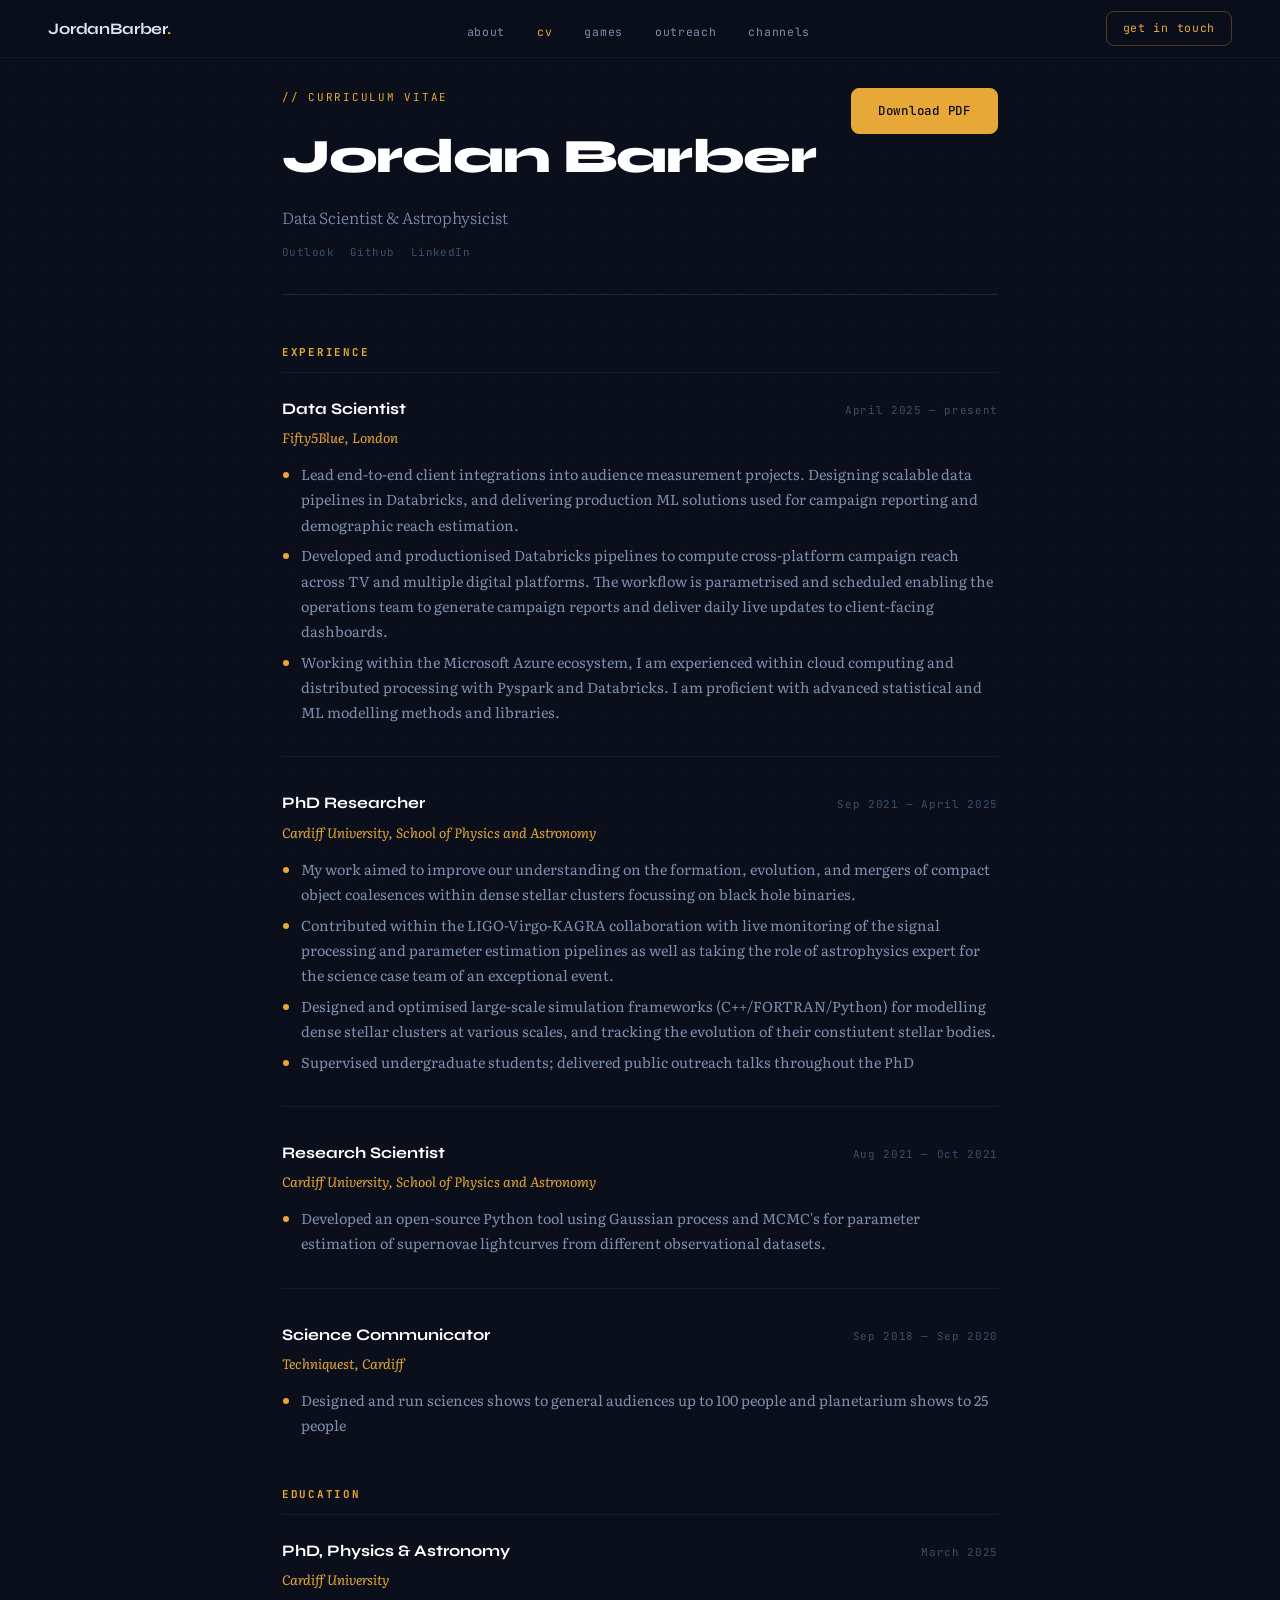
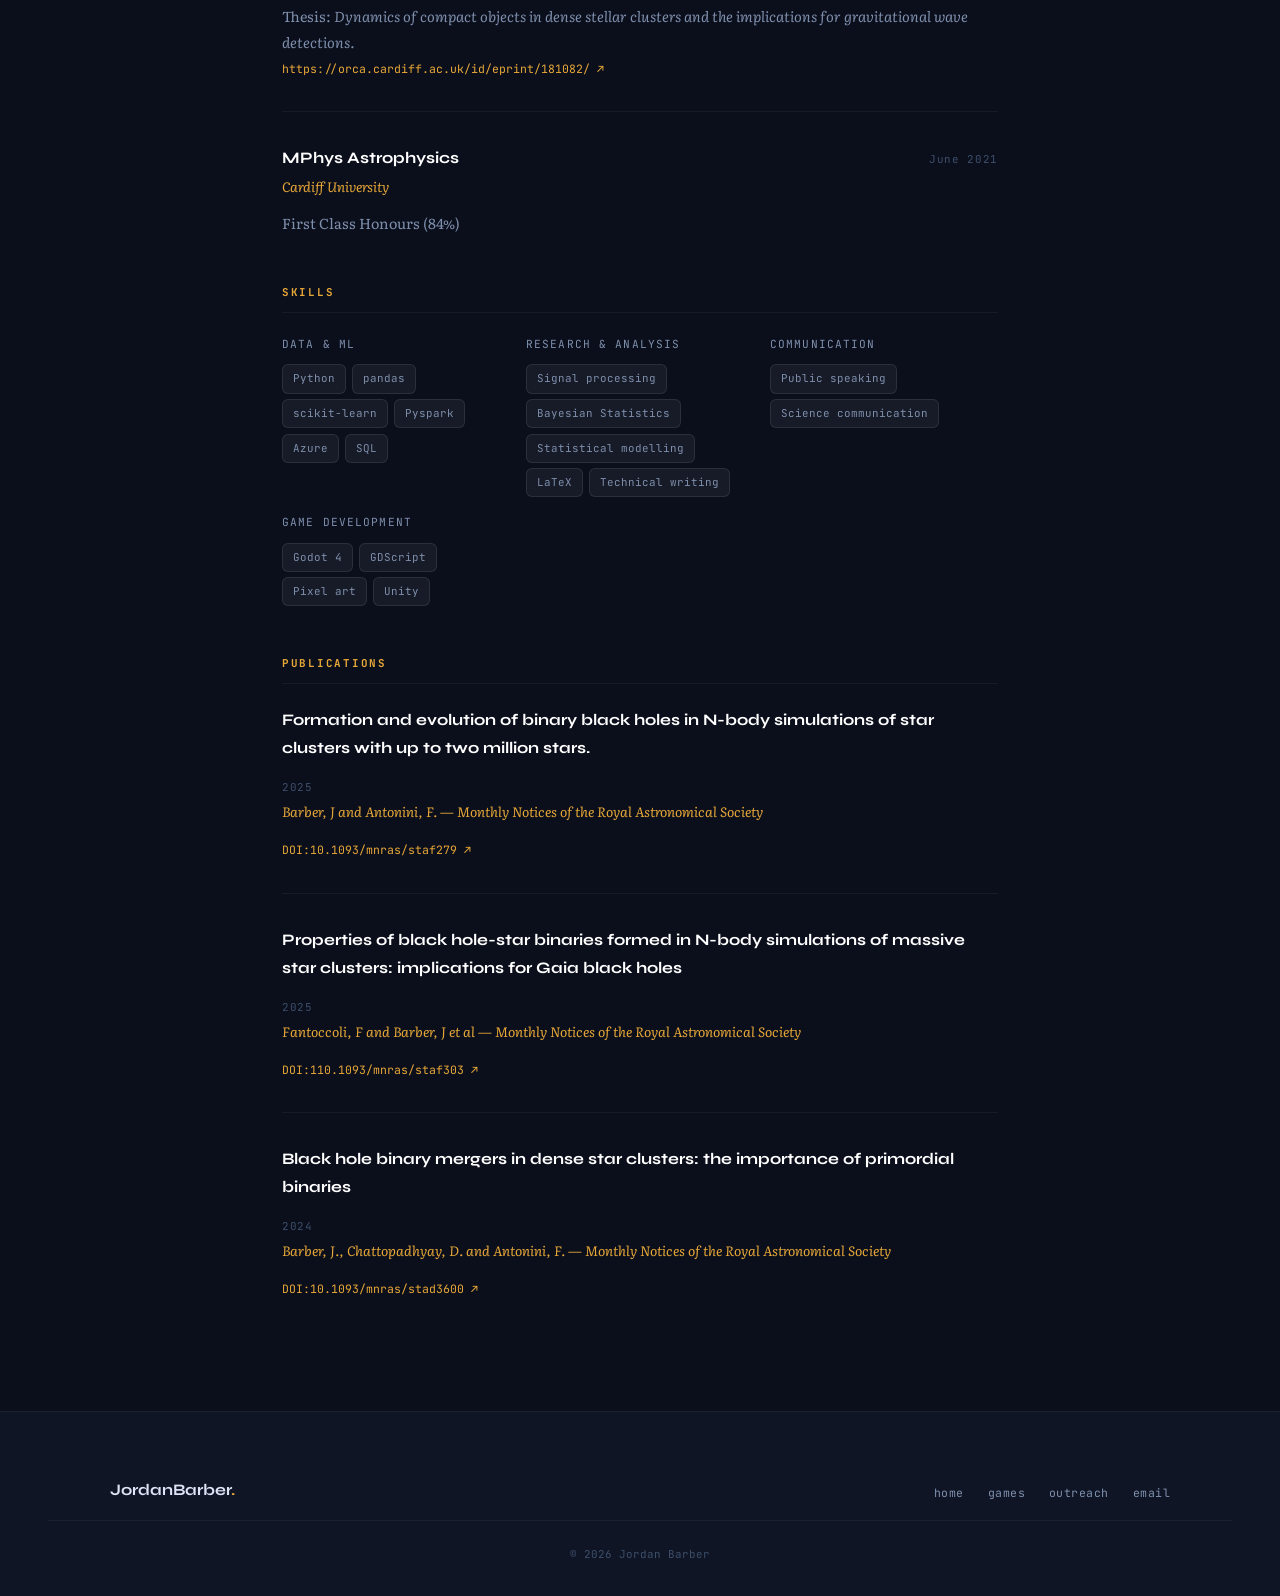
==== commit e5febd92: "Refine CV bullet points for clarity and detail" ====
--- a/cv/index.html
+++ b/cv/index.html
@@ -285,8 +285,8 @@
         <div class="cv-entry-body">
           <!-- ↓ Replace with your actual bullet points -->
           <ul>
-            <li>I lead end-to-end client integrations, design scalable data pipelines in Databricks, 
-              and deliver production ML solutions used for campaign reporting and demographic reach estimation.</li>
+            <li>Lead end-to-end client integrations into audience measurement projects. Designing scalable data pipelines in Databricks, 
+              and delivering production ML solutions used for campaign reporting and demographic reach estimation.</li>
             <li>Developed and productionised Databricks pipelines to compute cross-platform campaign reach across TV 
               and multiple digital platforms. The workflow is parametrised and scheduled enabling the operations team 
               to generate campaign reports and deliver daily live updates to client-facing dashboards.</li>
@@ -306,7 +306,7 @@
         <div class="cv-entry-org">Cardiff University, School of Physics and Astronomy</div>
         <div class="cv-entry-body">
           <ul>
-            <li>My work aimed to improve our understand on the formation, evolution, and mergers of compact object coalesences 
+            <li>My work aimed to improve our understanding on the formation, evolution, and mergers of compact object coalesences within dense stellar clusters
               focussing on black hole binaries.</li>
             <li>Contributed within the LIGO-Virgo-KAGRA collaboration with live monitoring of the signal processing and parameter estimation
               pipelines as well as taking the role of astrophysics expert for the science case team of an exceptional event.</li>
